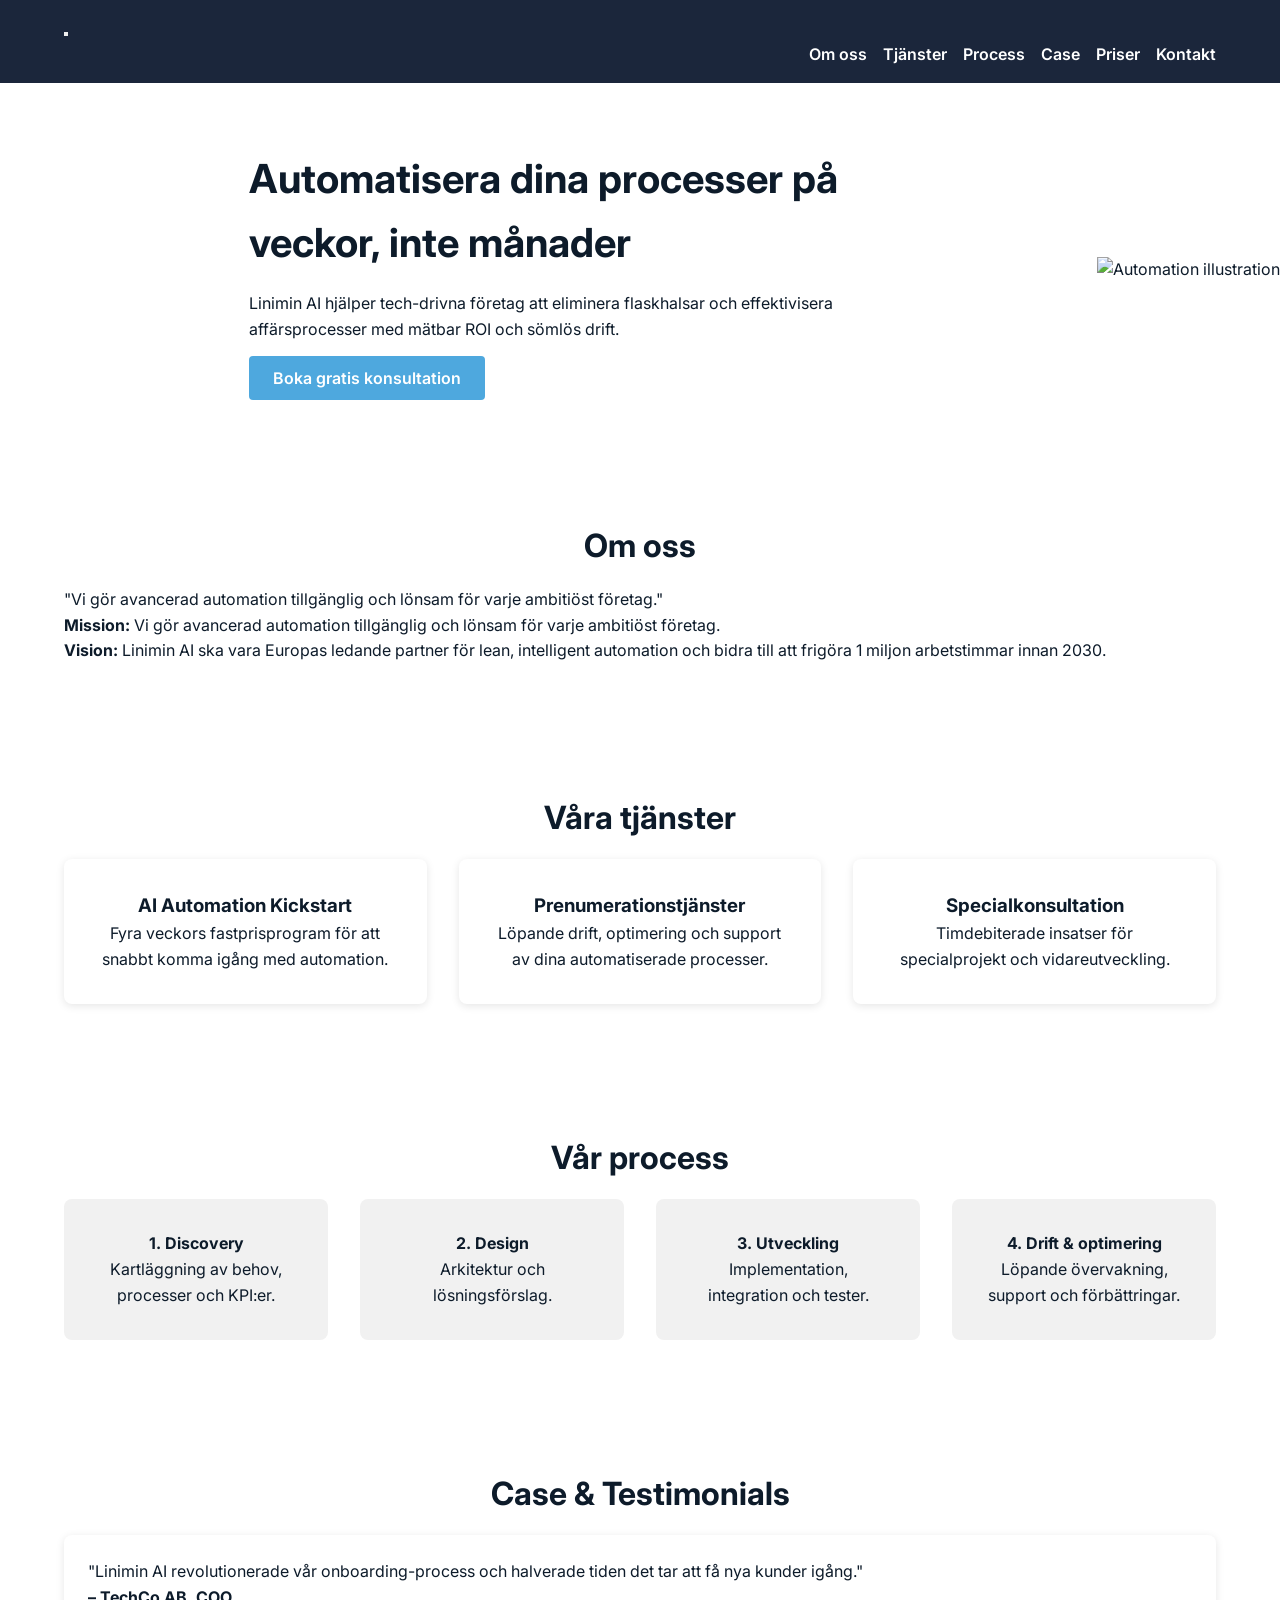
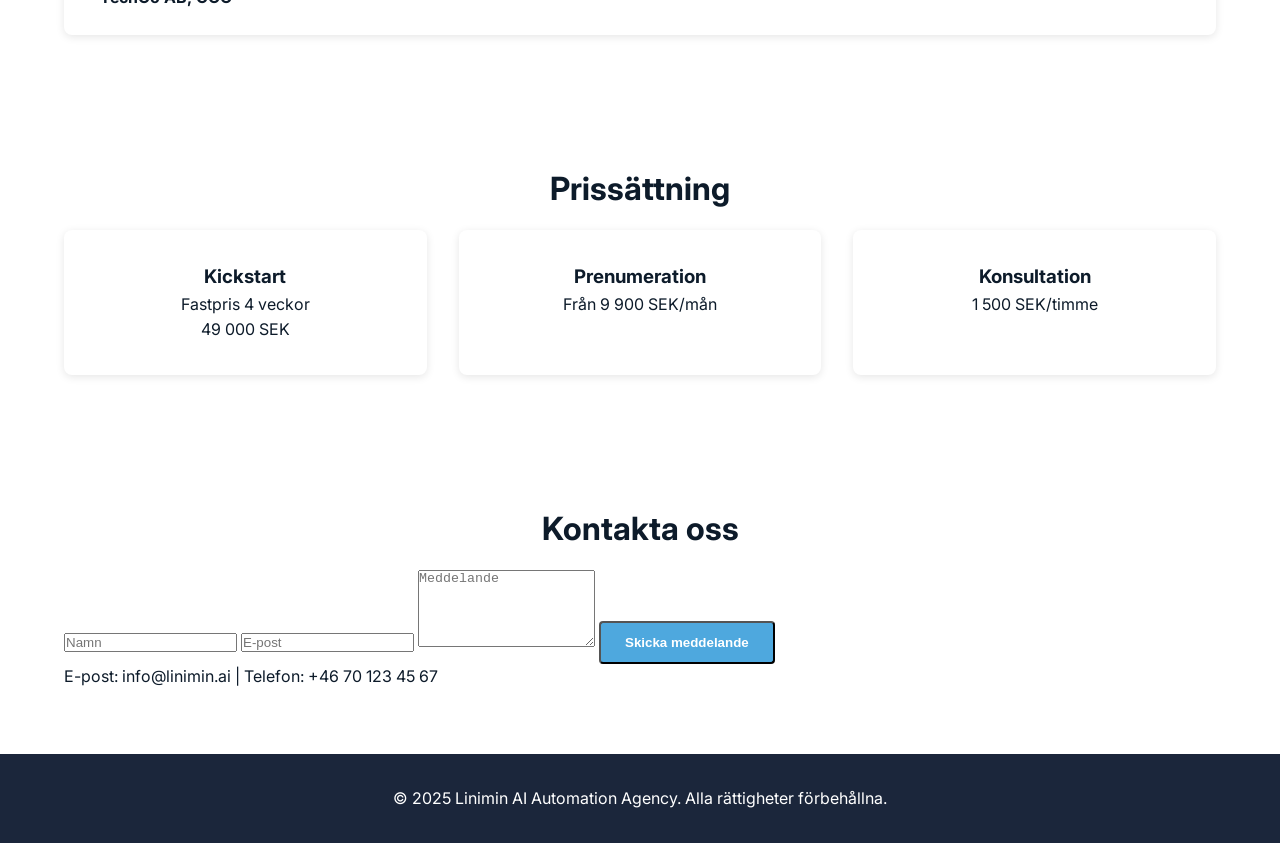
==== index.html @ ff83b029 "Första version av Linimin AI-webbplats" ====
<!DOCTYPE html>
<html lang="sv">
<head>
  <meta charset="UTF-8">
  <meta name="viewport" content="width=device-width, initial-scale=1.0">
  <title>Linimin AI Automation Agency</title>
  <meta name="description" content="Linimin AI hjälper tech-drivna företag att eliminera flaskhalsar och automatisera affärsprocesser på veckor istället för månader – med fokus på mätbar ROI och sömlös drift.">
  <link href="https://fonts.googleapis.com/css2?family=Inter:wght@400;600;700&display=swap" rel="stylesheet">
  <link rel="stylesheet" href="style.css">
</head>
<body>
  <header>
    <div class="container">
      <button class="menu-toggle" aria-label="Öppna meny">
        <span class="bar"></span>
        <span class="bar"></span>
        <span class="bar"></span>
      </button>
      <nav>
        <ul>
          <li><a href="about.html">Om oss</a></li>
          <li><a href="services.html">Tjänster</a></li>
          <li><a href="process.html">Process</a></li>
          <li><a href="case.html">Case</a></li>
          <li><a href="pricing.html">Priser</a></li>
          <li><a href="contact.html">Kontakt</a></li>
        </ul>
      </nav>      
    </div>
  </header>

  <section class="hero">
    <div class="container hero-text">
      <h1>Automatisera dina processer på veckor, inte månader</h1>
      <p>Linimin AI hjälper tech-drivna företag att eliminera flaskhalsar och effektivisera affärsprocesser med mätbar ROI och sömlös drift.</p>
      <a href="#kontakt" class="btn">Boka gratis konsultation</a>
    </div>
    <div class="hero-image">
      <img src="https://source.unsplash.com/600x400/?technology,automation" alt="Automation illustration">
    </div>
  </section>

  <section id="om">
    <div class="container">
      <h2>Om oss</h2>
      <p>"Vi gör avancerad automation tillgänglig och lönsam för varje ambitiöst företag."</p>
      <p><strong>Mission:</strong> Vi gör avancerad automation tillgänglig och lönsam för varje ambitiöst företag.<br>
      <strong>Vision:</strong> Linimin AI ska vara Europas ledande partner för lean, intelligent automation och bidra till att frigöra 1 miljon arbetstimmar innan 2030.</p>
    </div>
  </section>

  <section id="tjanster" class="services">
    <div class="container">
      <h2>Våra tjänster</h2>
      <div class="grid">
        <div class="service-item">
          <h3>AI Automation Kickstart</h3>
          <p>Fyra veckors fastprisprogram för att snabbt komma igång med automation.</p>
        </div>
        <div class="service-item">
          <h3>Prenumerationstjänster</h3>
          <p>Löpande drift, optimering och support av dina automatiserade processer.</p>
        </div>
        <div class="service-item">
          <h3>Specialkonsultation</h3>
          <p>Timdebiterade insatser för specialprojekt och vidareutveckling.</p>
        </div>
      </div>
    </div>
  </section>

  <section id="process" class="process">
    <div class="container">
      <h2>Vår process</h2>
      <div class="grid">
        <div class="process-item">
          <h4>1. Discovery</h4>
          <p>Kartläggning av behov, processer och KPI:er.</p>
        </div>
        <div class="process-item">
          <h4>2. Design</h4>
          <p>Arkitektur och lösningsförslag.</p>
        </div>
        <div class="process-item">
          <h4>3. Utveckling</h4>
          <p>Implementation, integration och tester.</p>
        </div>
        <div class="process-item">
          <h4>4. Drift & optimering</h4>
          <p>Löpande övervakning, support och förbättringar.</p>
        </div>
      </div>
    </div>
  </section>

  <section id="case" class="testimonials">
    <div class="container">
      <h2>Case & Testimonials</h2>
      <div class="grid">
        <div class="testimonial">
          <p>"Linimin AI revolutionerade vår onboarding-process och halverade tiden det tar att få nya kunder igång."</p>
          <p><strong>– TechCo AB, COO</strong></p>
        </div>
      </div>
    </div>
  </section>

  <section id="priser" class="pricing">
    <div class="container">
      <h2>Prissättning</h2>
      <div class="grid">
        <div class="plan">
          <h3>Kickstart</h3>
          <p>Fastpris 4 veckor</p>
          <p>49 000 SEK</p>
        </div>
        <div class="plan">
          <h3>Prenumeration</h3>
          <p>Från 9 900 SEK/mån</p>
        </div>
        <div class="plan">
          <h3>Konsultation</h3>
          <p>1 500 SEK/timme</p>
        </div>
      </div>
    </div>
  </section>

  <section id="kontakt">
    <div class="container">
      <h2>Kontakta oss</h2>
      <form id="contact-form">
        <input type="text" name="name" placeholder="Namn" required>
        <input type="email" name="email" placeholder="E-post" required>
        <textarea name="message" placeholder="Meddelande" rows="5" required></textarea>
        <button type="submit" class="btn">Skicka meddelande</button>
      </form>
      <p>E-post: info@linimin.ai | Telefon: +46 70 123 45 67</p>
    </div>
  </section>

  <footer>
    <div class="container">
      <p>&copy; 2025 Linimin AI Automation Agency. Alla rättigheter förbehållna.</p>
    </div>
  </footer>

  <script src="script.js"></script>
</body>
</html>
---- style.css ----
:root {
    --color-primary: #0d1b2a;
    --color-secondary: #1b263b;
    --color-accent: #4ea8de;
    --color-light: #f1f1f1;
    --font-family: 'Inter', sans-serif;
  }
  
  * { margin: 0; padding: 0; box-sizing: border-box; }
  body { font-family: var(--font-family); color: var(--color-primary); line-height: 1.6; }
  a { text-decoration: none; color: inherit; }
  img { max-width: 100%; display: block; }
  .container { width: 90%; max-width: 1200px; margin: 0 auto; }
  
  /* Header & nav */
  header { background: var(--color-secondary); padding: 1rem 0; }
  nav ul { display: flex; justify-content: flex-end; list-style: none; gap: 1rem; }
  nav a { color: #fff; font-weight: 600; }
  
  /* Hero */
  .hero { display: flex; align-items: center; justify-content: space-between; padding: 4rem 0; }
  .hero-text { max-width: 600px; }
  .hero h1 { font-size: 2.5rem; margin-bottom: 1rem; }
  .hero p { margin-bottom: 1.5rem; }
  .btn { background: var(--color-accent); color: #fff; padding: .75rem 1.5rem; border-radius: 4px; font-weight: 600; }
  
  /* Generella sektioner */
  section { padding: 4rem 0; }
  h2 { font-size: 2rem; margin-bottom: 1rem; text-align: center; }
  .grid { display: grid; gap: 2rem; }
  
  /* Services */
  .services .grid { grid-template-columns: repeat(auto-fit, minmax(250px, 1fr)); }
  .service-item { background: #fff; border-radius: 8px; box-shadow: 0 2px 8px rgba(0,0,0,0.1); padding: 2rem; text-align: center; }
  
  /* Process */
  .process .grid { grid-template-columns: repeat(auto-fit, minmax(200px, 1fr)); text-align: center; }
  .process-item { background: var(--color-light); padding: 2rem; border-radius: 8px; }
  
  /* Testimonials */
  .testimonials .grid { grid-template-columns: 1fr; }
  .testimonial { background: #fff; padding: 1.5rem; border-radius: 8px; box-shadow: 0 2px 8px rgba(0,0,0,0.1); }
  
  /* Pricing */
  .pricing .grid { grid-template-columns: repeat(auto-fit, minmax(250px, 1fr)); }
  .plan { background: #fff; padding: 2rem; border-radius: 8px; text-align: center; box-shadow: 0 2px 8px rgba(0,0,0,0.1); }
  
  /* Footer */
  footer { background: var(--color-secondary); color: #fff; text-align: center; padding: 2rem 0; }
  
  /* Mobilanpassning */
  @media (max-width: 768px) {
    .hero { flex-direction: column; text-align: center; }
    nav ul { justify-content: center; }
  }
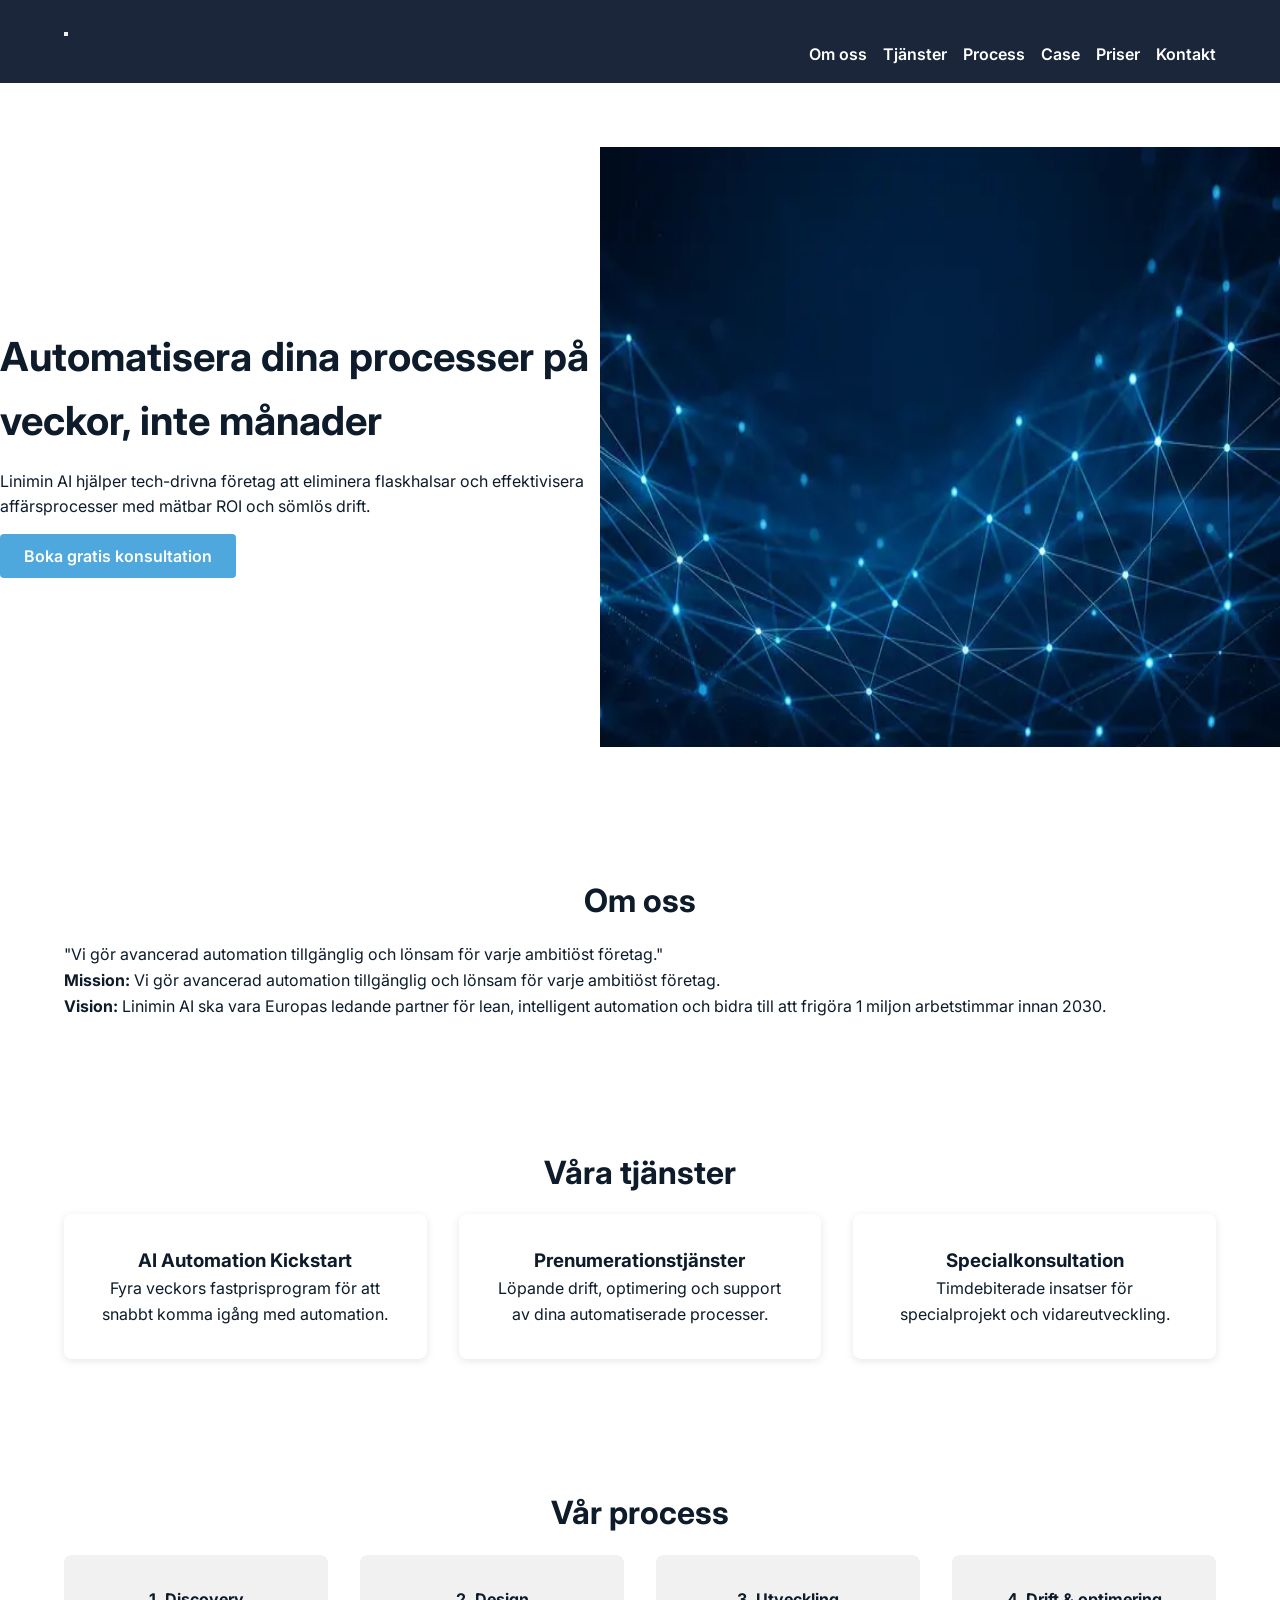
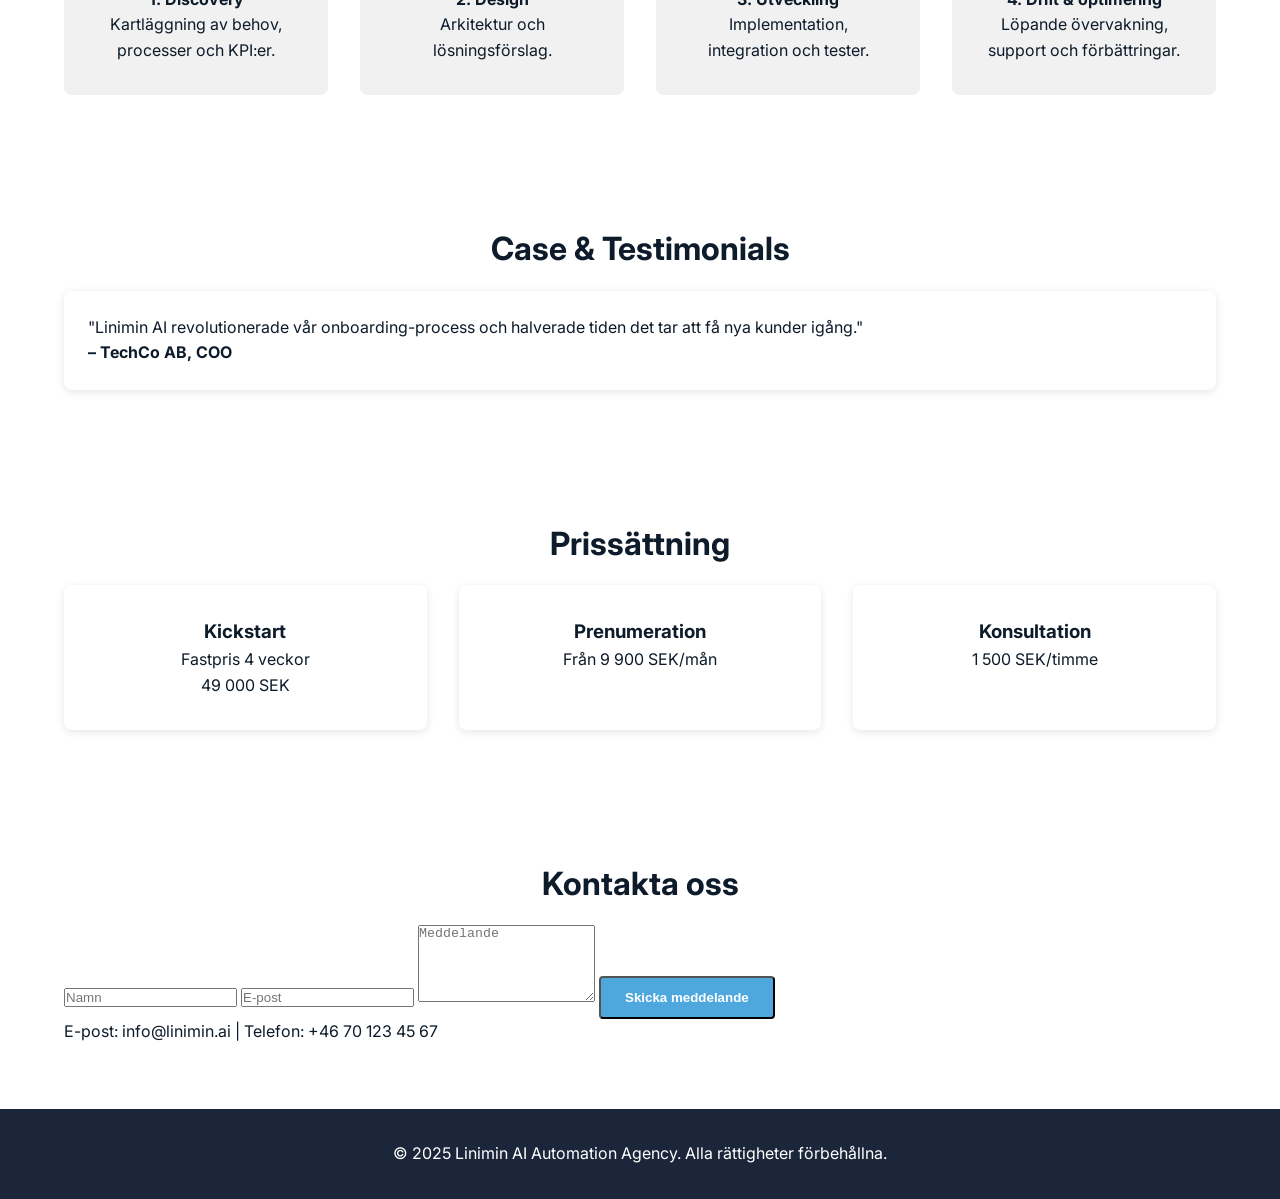
==== commit 57ca0cf1: "Lagt till responsiva webp-bilder med lazy loading" ====
--- a/index.html
+++ b/index.html
@@ -36,8 +36,22 @@
       <a href="#kontakt" class="btn">Boka gratis konsultation</a>
     </div>
     <div class="hero-image">
-      <img src="https://source.unsplash.com/600x400/?technology,automation" alt="Automation illustration">
-    </div>
+      <picture>
+        <!-- Förweb Bildformat -->
+        <source
+          srcset="hero-1200.webp 1200w, hero-600.webp 600w"
+          type="image/webp"
+        />
+        <!-- Fallback för äldre webbläsare eller PNG -->
+        <img
+          src="hero.png"
+          alt="Abstrakt AI-nätverk"
+          loading="lazy"
+          width="1200"
+          height="600"
+        />
+      </picture>
+    </div>    
   </section>
 
   <section id="om">
